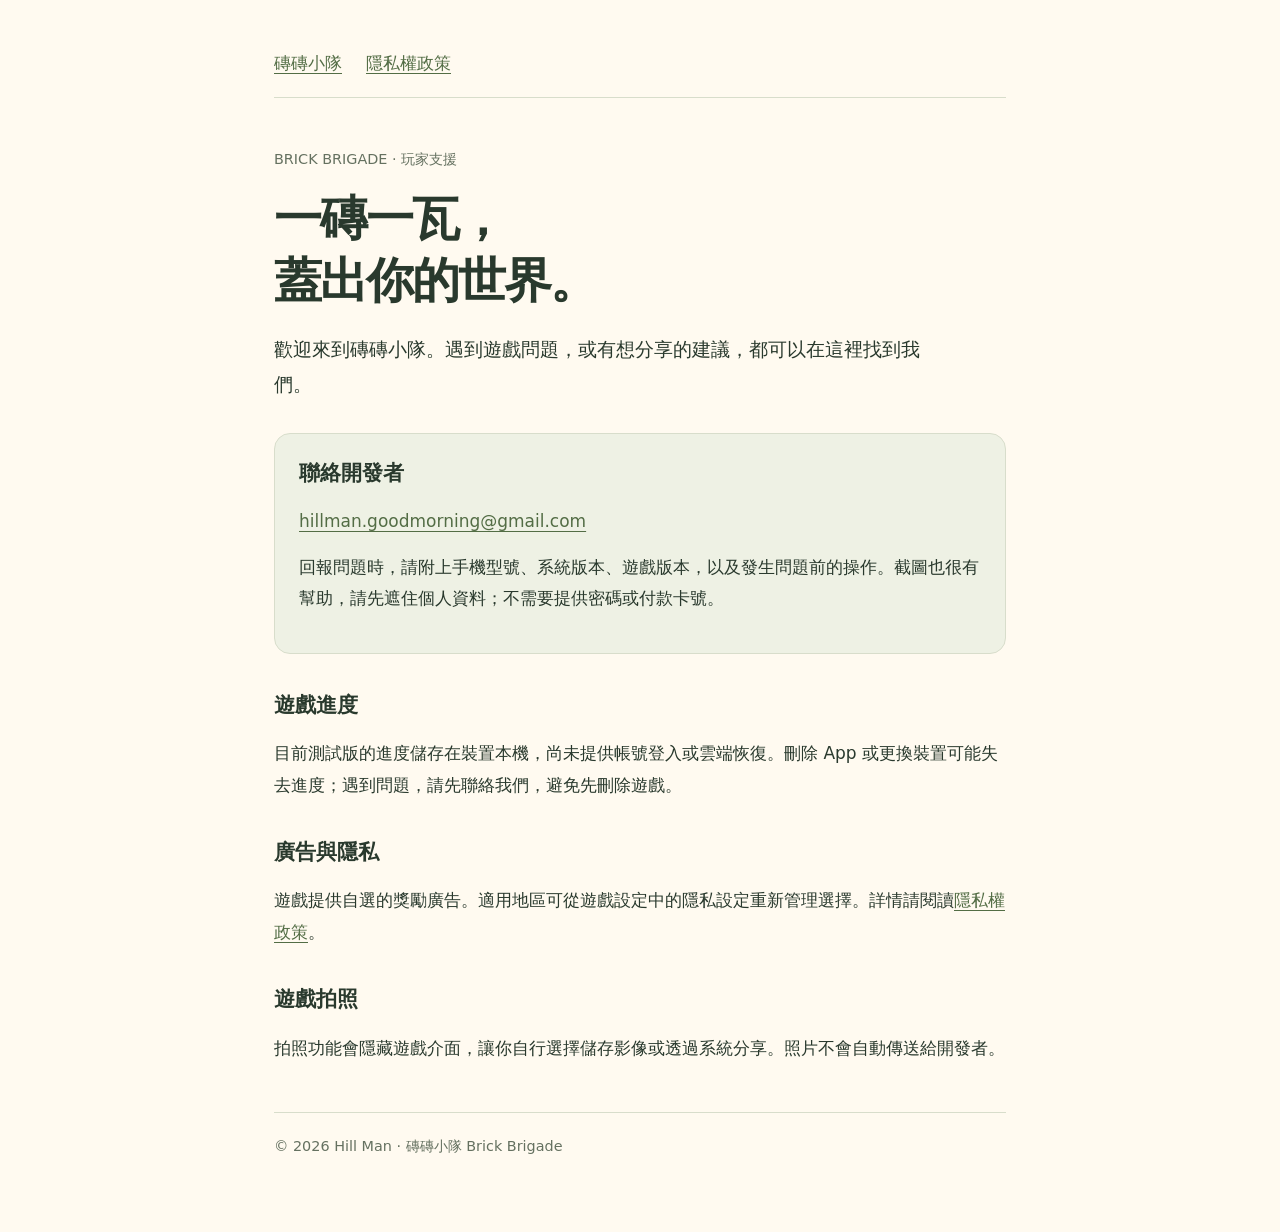
==== index.html @ d93538f2 "Publish Brick Brigade support, privacy and authorized ads seller" ====
<!doctype html>
<html lang="zh-Hant"><head><meta charset="utf-8"><meta name="viewport" content="width=device-width,initial-scale=1"><meta name="description" content="磚磚小隊 Brick Brigade 官方支援與隱私權資訊。"><title>磚磚小隊 Brick Brigade｜支援</title><link rel="stylesheet" href="style.css"></head>
<body><main><nav aria-label="主要導覽"><a href="./" aria-current="page">磚磚小隊</a><a href="privacy/">隱私權政策</a></nav>
<p class="eyebrow">BRICK BRIGADE · 玩家支援</p><h1>一磚一瓦，<br>蓋出你的世界。</h1><p class="intro">歡迎來到磚磚小隊。遇到遊戲問題，或有想分享的建議，都可以在這裡找到我們。</p>
<section class="card"><h2>聯絡開發者</h2><p><a href="mailto:hillman.goodmorning@gmail.com">hillman.goodmorning@gmail.com</a></p><p>回報問題時，請附上手機型號、系統版本、遊戲版本，以及發生問題前的操作。截圖也很有幫助，請先遮住個人資料；不需要提供密碼或付款卡號。</p></section>
<h2>遊戲進度</h2><p>目前測試版的進度儲存在裝置本機，尚未提供帳號登入或雲端恢復。刪除 App 或更換裝置可能失去進度；遇到問題，請先聯絡我們，避免先刪除遊戲。</p>
<h2>廣告與隱私</h2><p>遊戲提供自選的獎勵廣告。適用地區可從遊戲設定中的隱私設定重新管理選擇。詳情請閱讀<a href="privacy/">隱私權政策</a>。</p>
<h2>遊戲拍照</h2><p>拍照功能會隱藏遊戲介面，讓你自行選擇儲存影像或透過系統分享。照片不會自動傳送給開發者。</p>
<footer>© 2026 Hill Man · 磚磚小隊 Brick Brigade</footer></main></body></html>
---- style.css ----
:root{color-scheme:light;--paper:#fffaf0;--ink:#29392d;--accent:#536d45;--line:#d8ddcb}*{box-sizing:border-box}body{margin:0;background:var(--paper);color:var(--ink);font:17px/1.85 system-ui,-apple-system,'PingFang TC','Microsoft JhengHei',sans-serif}main{max-width:780px;margin:auto;padding:48px 24px 72px}nav{display:flex;gap:24px;flex-wrap:wrap;border-bottom:1px solid var(--line);padding-bottom:18px;margin-bottom:48px}a{color:var(--accent);text-underline-offset:4px;overflow-wrap:anywhere}a:hover{color:#233c22}h1{font-size:clamp(2rem,7vw,3rem);line-height:1.3;letter-spacing:-.04em;margin:10px 0 20px}h2{font-size:1.3rem;line-height:1.5;margin-top:36px}p{margin:14px 0}.eyebrow,.date,footer{color:#657160;font-size:.9rem}.intro{font-size:1.2rem;max-width:34em}.card{background:#eef1e4;border:1px solid var(--line);border-radius:16px;padding:24px;margin:30px 0}.card h2{margin-top:0}footer{border-top:1px solid var(--line);margin-top:48px;padding-top:20px}li{margin:8px 0}:focus-visible{outline:3px solid #986f29;outline-offset:5px}@media(max-width:480px){main{padding:28px 20px 48px}nav{margin-bottom:32px}.card{padding:20px}}
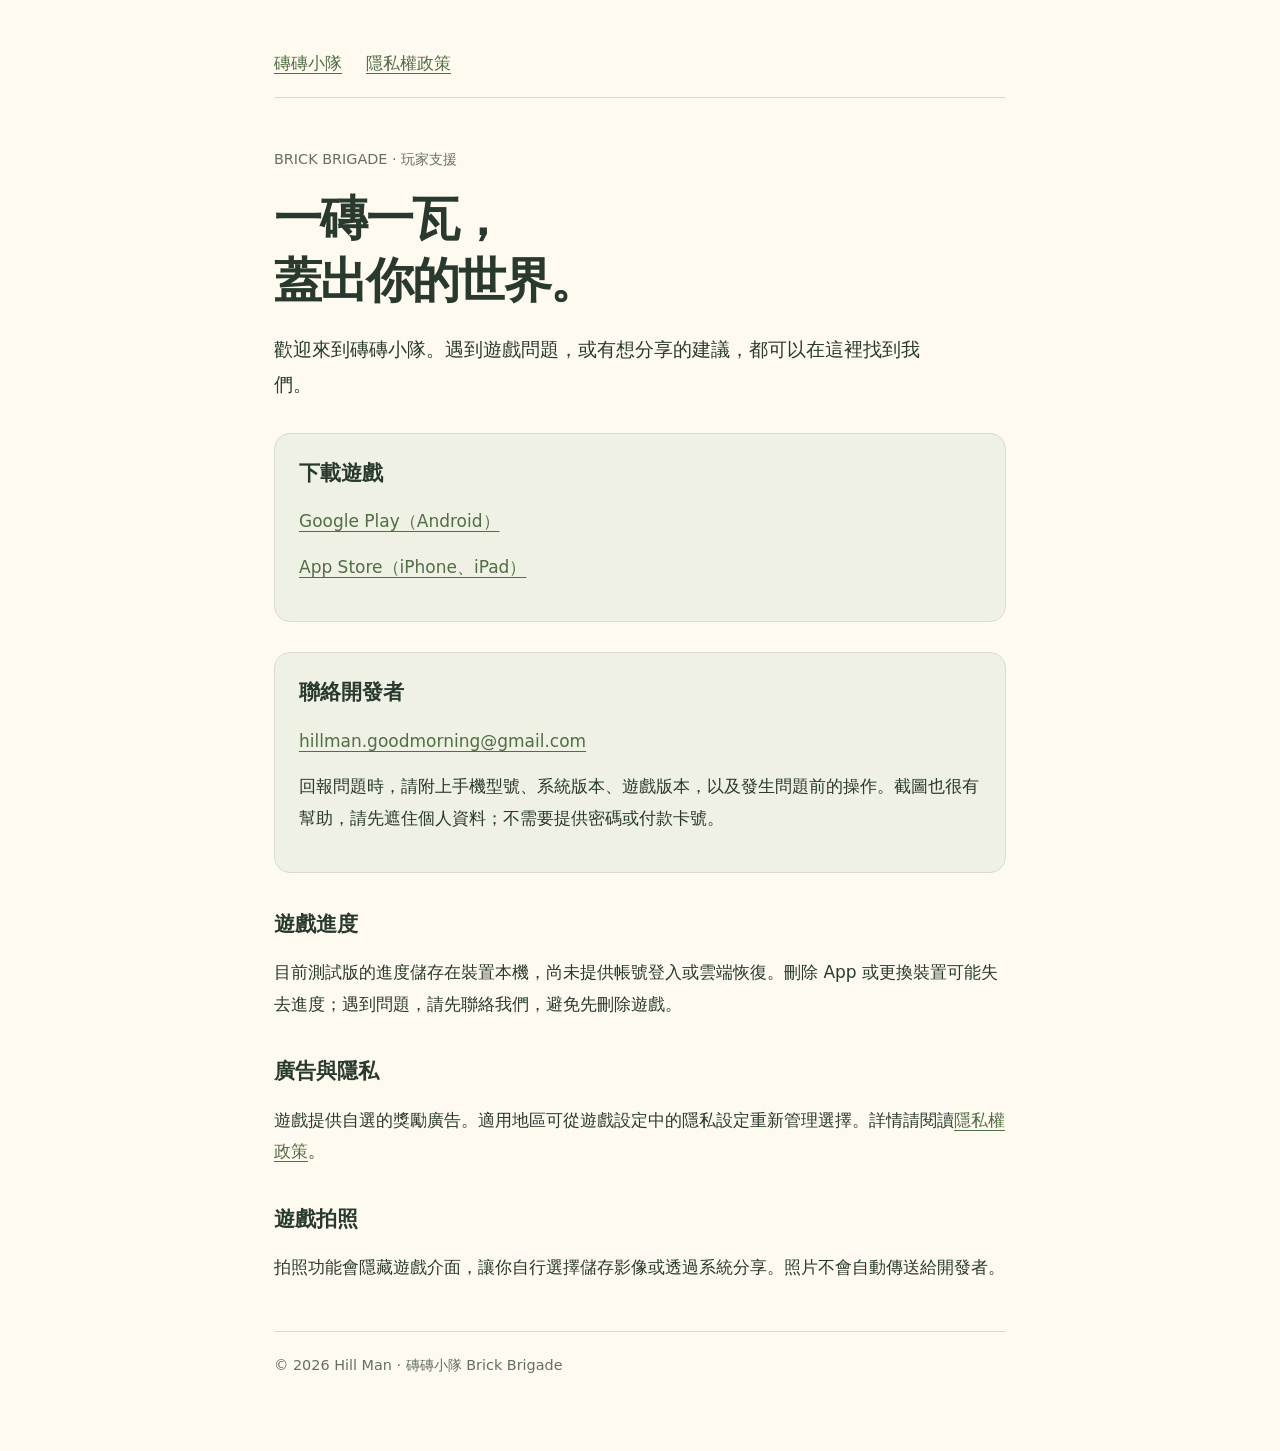
==== commit 3b89c42c: "feat: add Google Play and App Store links to homepage Co-Authored-By: Claude Opus 5.5 <noreply@anthr" ====
--- a/index.html
+++ b/index.html
@@ -2,6 +2,7 @@
 <html lang="zh-Hant"><head><meta charset="utf-8"><meta name="viewport" content="width=device-width,initial-scale=1"><meta name="description" content="磚磚小隊 Brick Brigade 官方支援與隱私權資訊。"><title>磚磚小隊 Brick Brigade｜支援</title><link rel="stylesheet" href="style.css"></head>
 <body><main><nav aria-label="主要導覽"><a href="./" aria-current="page">磚磚小隊</a><a href="privacy/">隱私權政策</a></nav>
 <p class="eyebrow">BRICK BRIGADE · 玩家支援</p><h1>一磚一瓦，<br>蓋出你的世界。</h1><p class="intro">歡迎來到磚磚小隊。遇到遊戲問題，或有想分享的建議，都可以在這裡找到我們。</p>
+<section class="card"><h2>下載遊戲</h2><p><a href="https://play.google.com/store/apps/details?id=com.hillman.brickbrigade">Google Play（Android）</a></p><p><a href="https://apps.apple.com/app/id6824802183">App Store（iPhone、iPad）</a></p></section>
 <section class="card"><h2>聯絡開發者</h2><p><a href="mailto:hillman.goodmorning@gmail.com">hillman.goodmorning@gmail.com</a></p><p>回報問題時，請附上手機型號、系統版本、遊戲版本，以及發生問題前的操作。截圖也很有幫助，請先遮住個人資料；不需要提供密碼或付款卡號。</p></section>
 <h2>遊戲進度</h2><p>目前測試版的進度儲存在裝置本機，尚未提供帳號登入或雲端恢復。刪除 App 或更換裝置可能失去進度；遇到問題，請先聯絡我們，避免先刪除遊戲。</p>
 <h2>廣告與隱私</h2><p>遊戲提供自選的獎勵廣告。適用地區可從遊戲設定中的隱私設定重新管理選擇。詳情請閱讀<a href="privacy/">隱私權政策</a>。</p>
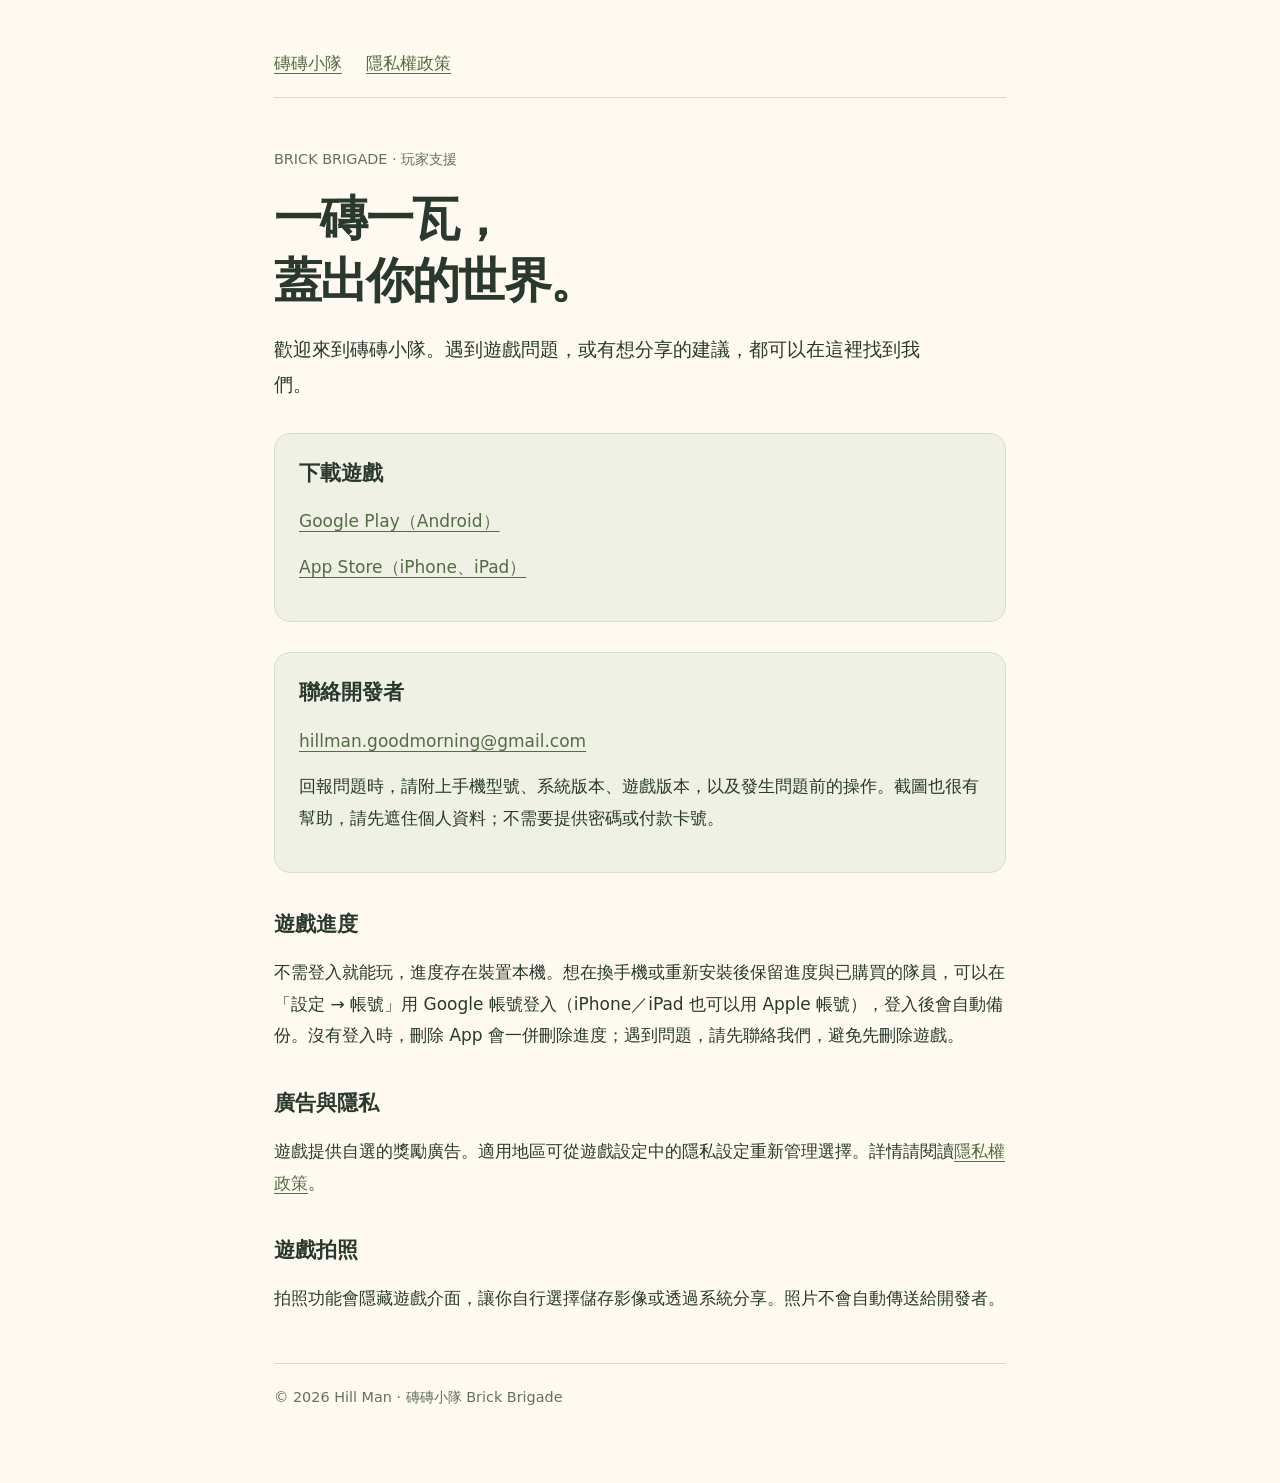
==== commit ed4e377d: "docs: update homepage progress section for account backup Co-Authored-By: Claude Opus 5.5 <noreply@a" ====
--- a/index.html
+++ b/index.html
@@ -4,7 +4,7 @@
 <p class="eyebrow">BRICK BRIGADE · 玩家支援</p><h1>一磚一瓦，<br>蓋出你的世界。</h1><p class="intro">歡迎來到磚磚小隊。遇到遊戲問題，或有想分享的建議，都可以在這裡找到我們。</p>
 <section class="card"><h2>下載遊戲</h2><p><a href="https://play.google.com/store/apps/details?id=com.hillman.brickbrigade">Google Play（Android）</a></p><p><a href="https://apps.apple.com/app/id6824802183">App Store（iPhone、iPad）</a></p></section>
 <section class="card"><h2>聯絡開發者</h2><p><a href="mailto:hillman.goodmorning@gmail.com">hillman.goodmorning@gmail.com</a></p><p>回報問題時，請附上手機型號、系統版本、遊戲版本，以及發生問題前的操作。截圖也很有幫助，請先遮住個人資料；不需要提供密碼或付款卡號。</p></section>
-<h2>遊戲進度</h2><p>目前測試版的進度儲存在裝置本機，尚未提供帳號登入或雲端恢復。刪除 App 或更換裝置可能失去進度；遇到問題，請先聯絡我們，避免先刪除遊戲。</p>
+<h2>遊戲進度</h2><p>不需登入就能玩，進度存在裝置本機。想在換手機或重新安裝後保留進度與已購買的隊員，可以在「設定 → 帳號」用 Google 帳號登入（iPhone／iPad 也可以用 Apple 帳號），登入後會自動備份。沒有登入時，刪除 App 會一併刪除進度；遇到問題，請先聯絡我們，避免先刪除遊戲。</p>
 <h2>廣告與隱私</h2><p>遊戲提供自選的獎勵廣告。適用地區可從遊戲設定中的隱私設定重新管理選擇。詳情請閱讀<a href="privacy/">隱私權政策</a>。</p>
 <h2>遊戲拍照</h2><p>拍照功能會隱藏遊戲介面，讓你自行選擇儲存影像或透過系統分享。照片不會自動傳送給開發者。</p>
 <footer>© 2026 Hill Man · 磚磚小隊 Brick Brigade</footer></main></body></html>
